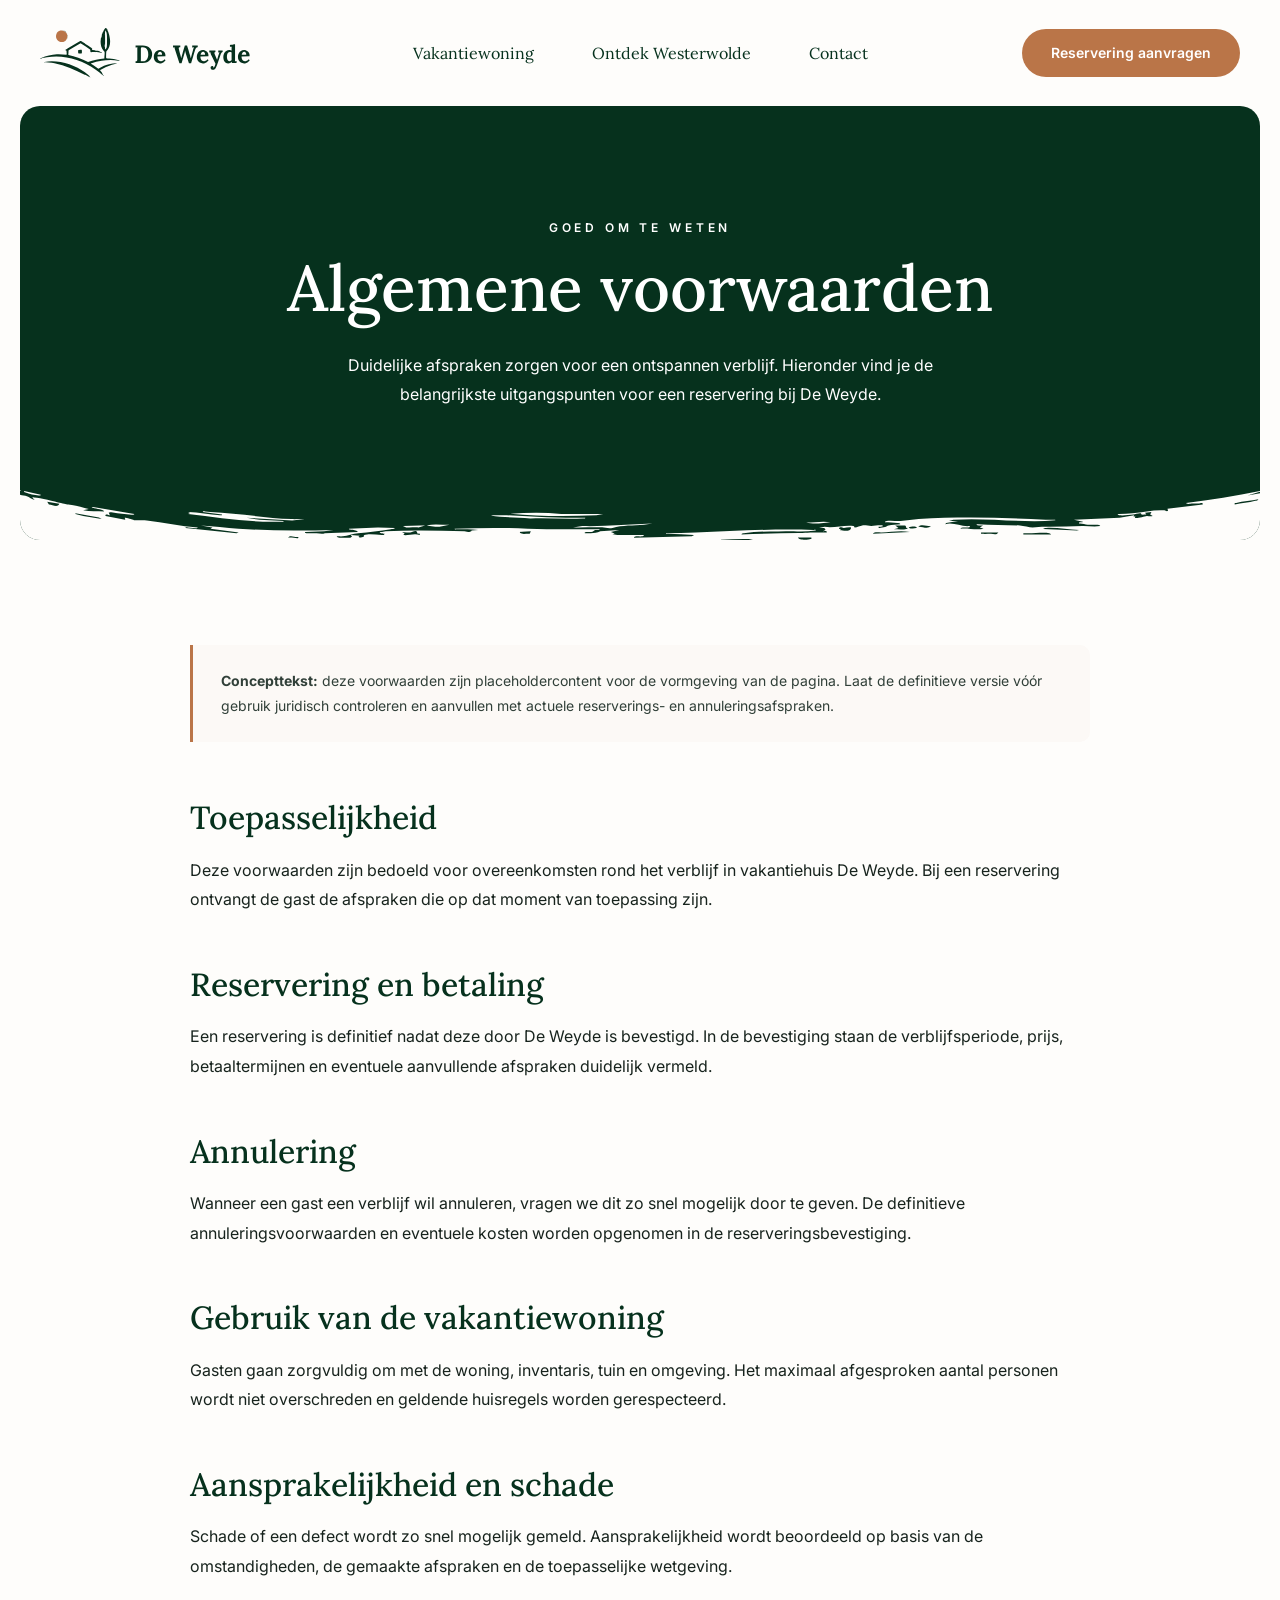
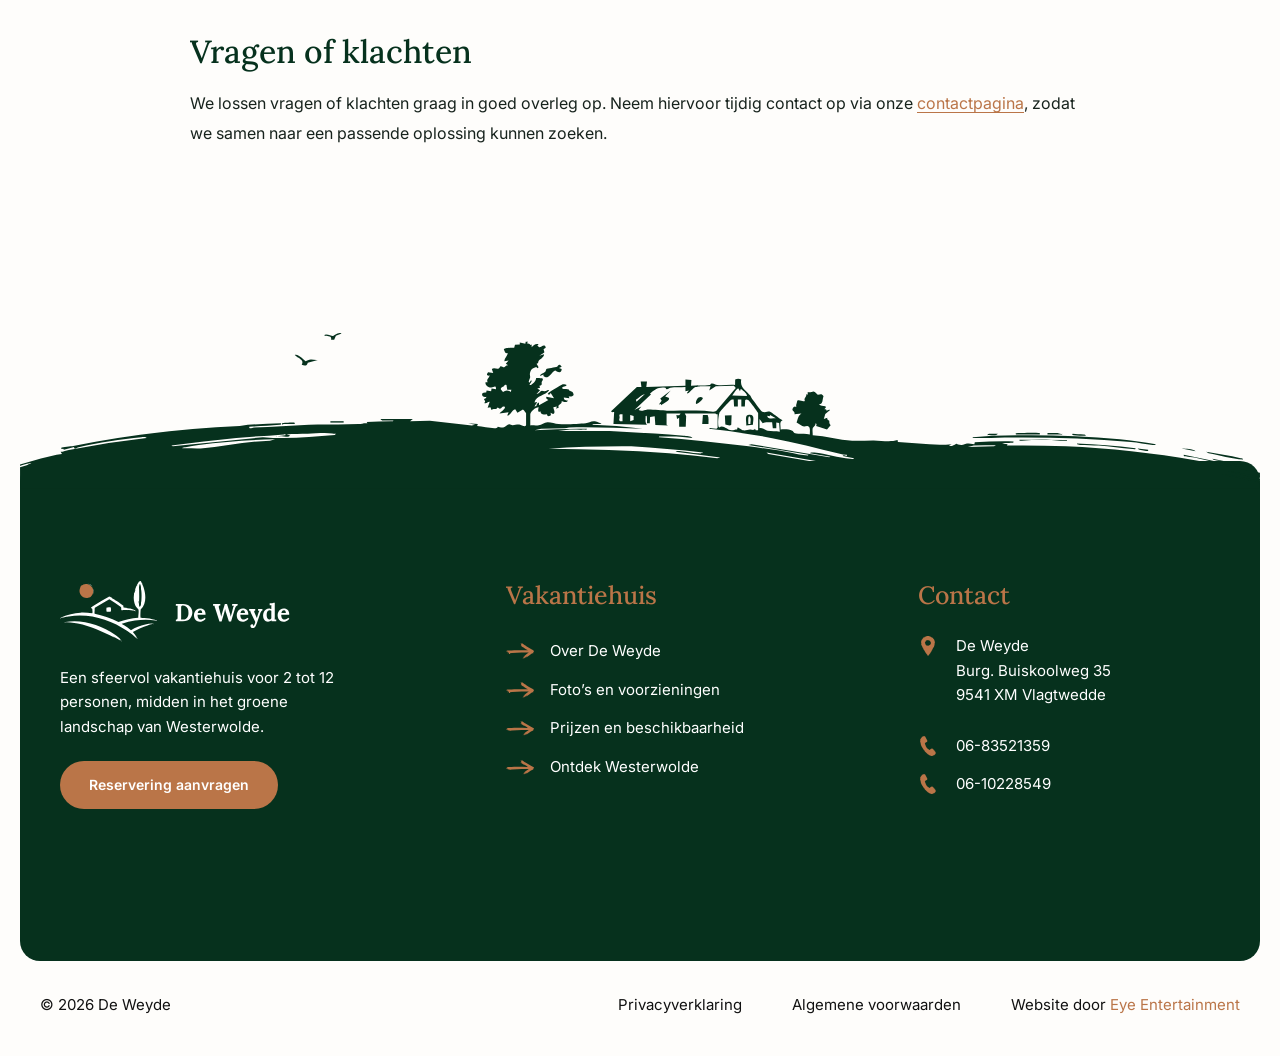
==== algemene-voorwaarden.html @ e9495778 "Aanpassingen en nieuwe pagina's" ====
<!doctype html>
<html lang="nl">
<head>
  <meta charset="utf-8">
  <meta name="viewport" content="width=device-width,initial-scale=1">
  <meta name="description" content="Lees de algemene voorwaarden van vakantiehuis De Weyde.">
  <title>Algemene voorwaarden — De Weyde</title>
  <link rel="preconnect" href="https://fonts.googleapis.com">
  <link rel="preconnect" href="https://fonts.gstatic.com" crossorigin>
  <link href="https://fonts.googleapis.com/css2?family=Inter:wght@400;500;600;700&amp;family=Lora:ital,wght@0,400;0,500;0,600;1,400;1,500&amp;display=swap" rel="stylesheet">
  <link rel="stylesheet" href="assets/css/tokens.css">
  <link rel="stylesheet" href="assets/css/base.css">
  <link rel="stylesheet" href="assets/css/layout.css">
  <link rel="stylesheet" href="assets/css/components/buttons.css">
  <link rel="stylesheet" href="assets/css/components/menu.css">
  <link rel="stylesheet" href="assets/css/components/footer.css">
  <link rel="stylesheet" href="assets/css/responsive.css">
  <link rel="stylesheet" href="assets/css/sections/contact.css">
  <link rel="stylesheet" href="assets/css/sections/legal.css">
  <link rel="stylesheet" href="assets/css/motion.css">
</head>
<body class="contact-page legal-page">
  <header class="site-header" id="top"><div class="header-inner"><a class="brand" href="index.html" aria-label="De Weyde home"><img src="assets/brand/logo-de-weyde-kleur.svg" alt="De Weyde"></a><nav class="desktop-nav" aria-label="Hoofdnavigatie"><a href="index.html#vakantiehuis">Vakantiewoning</a><a href="ontdek-westerwolde.html">Ontdek Westerwolde</a><a href="contact.html">Contact</a></nav><a class="button button-primary header-cta" href="reserveren.html">Reservering aanvragen</a><button class="menu-toggle" type="button" aria-label="Menu openen" aria-expanded="false" aria-controls="mobile-menu"><img src="assets/mobile/icon-menu-mobile.svg" alt=""></button></div></header>
  <div class="mobile-menu" id="mobile-menu" aria-hidden="true" role="dialog" aria-modal="true" aria-label="Mobiel menu"><button class="mobile-close" type="button" aria-label="Menu sluiten"><img src="assets/mobile/mobile-menu-close.svg" alt="" aria-hidden="true"></button><div class="mobile-menu__inner"><a class="mobile-menu-logo-link" href="index.html" aria-label="De Weyde home"><img class="mobile-menu-logo" src="assets/brand/logo-de-weyde-wit.svg" alt="De Weyde"></a><nav aria-label="Mobiele navigatie"><a href="index.html#vakantiehuis"><span>Vakantiewoning</span><img src="assets/icons/icon-arrow-right.svg" alt="" aria-hidden="true"></a><a href="ontdek-westerwolde.html"><span>Ontdek Westerwolde</span><img src="assets/icons/icon-arrow-right.svg" alt="" aria-hidden="true"></a><a href="contact.html"><span>Contact</span><img src="assets/icons/icon-arrow-right.svg" alt="" aria-hidden="true"></a></nav><a class="mobile-menu__cta" href="reserveren.html">Reservering aanvragen</a></div></div>
  <main>
    <section class="contact-intro section-shell section-tinted" aria-labelledby="terms-title"><div class="contact-intro__inner content-width"><p class="eyebrow">Goed om te weten</p><h1 id="terms-title">Algemene voorwaarden</h1><p>Duidelijke afspraken zorgen voor een ontspannen verblijf. Hieronder vind je de belangrijkste uitgangspunten voor een reservering bij De Weyde.</p></div><img class="hero-brush-mobile" src="assets/mobile/hero-brush-mobile.svg" alt="" aria-hidden="true"><picture class="contact-intro__brush" aria-hidden="true"><img src="assets/brushes/hero-overlay.svg" alt=""></picture></section>
    <article class="legal-content content-width">
      <p class="legal-notice"><strong>Concepttekst:</strong> deze voorwaarden zijn placeholdercontent voor de vormgeving van de pagina. Laat de definitieve versie vóór gebruik juridisch controleren en aanvullen met actuele reserverings- en annuleringsafspraken.</p>
      <section class="legal-section"><h2>Toepasselijkheid</h2><p>Deze voorwaarden zijn bedoeld voor overeenkomsten rond het verblijf in vakantiehuis De Weyde. Bij een reservering ontvangt de gast de afspraken die op dat moment van toepassing zijn.</p></section>
      <section class="legal-section"><h2>Reservering en betaling</h2><p>Een reservering is definitief nadat deze door De Weyde is bevestigd. In de bevestiging staan de verblijfsperiode, prijs, betaaltermijnen en eventuele aanvullende afspraken duidelijk vermeld.</p></section>
      <section class="legal-section"><h2>Annulering</h2><p>Wanneer een gast een verblijf wil annuleren, vragen we dit zo snel mogelijk door te geven. De definitieve annuleringsvoorwaarden en eventuele kosten worden opgenomen in de reserveringsbevestiging.</p></section>
      <section class="legal-section"><h2>Gebruik van de vakantiewoning</h2><p>Gasten gaan zorgvuldig om met de woning, inventaris, tuin en omgeving. Het maximaal afgesproken aantal personen wordt niet overschreden en geldende huisregels worden gerespecteerd.</p></section>
      <section class="legal-section"><h2>Aansprakelijkheid en schade</h2><p>Schade of een defect wordt zo snel mogelijk gemeld. Aansprakelijkheid wordt beoordeeld op basis van de omstandigheden, de gemaakte afspraken en de toepasselijke wetgeving.</p></section>
      <section class="legal-section"><h2>Vragen of klachten</h2><p>We lossen vragen of klachten graag in goed overleg op. Neem hiervoor tijdig contact op via onze <a href="contact.html">contactpagina</a>, zodat we samen naar een passende oplossing kunnen zoeken.</p></section>
    </article>
  </main>
  <footer><div class="footer-shell section-shell"><picture class="footer-illustration" aria-hidden="true"><source media="(max-width:760px)" srcset="assets/illustraties/illustratie-footer-mobile.svg"><img loading="lazy" decoding="async" src="assets/illustraties/illustratie-footer.svg" alt=""></picture><div class="footer-main content-width"><div class="footer-brand"><img src="assets/brand/logo-de-weyde-wit.svg" alt="De Weyde"><p>Een sfeervol vakantiehuis voor 2 tot 12 personen, midden in het groene landschap van Westerwolde.</p><a class="button button-primary" href="reserveren.html">Reservering aanvragen</a></div><div class="footer-links"><h2>Vakantiehuis</h2><a href="index.html#vakantiehuis"><img src="assets/icons/icon-arrow-right.svg" alt=""><span>Over De Weyde</span></a><a href="index.html#vakantiehuis"><img src="assets/icons/icon-arrow-right.svg" alt=""><span>Foto’s en voorzieningen</span></a><a href="prijzen.html"><img src="assets/icons/icon-arrow-right.svg" alt=""><span>Prijzen en beschikbaarheid</span></a><a href="ontdek-westerwolde.html"><img src="assets/icons/icon-arrow-right.svg" alt=""><span>Ontdek Westerwolde</span></a></div><div class="footer-contact"><h2>Contact</h2><div class="contact-row contact-address"><img src="assets/icons/icon-locatie.svg" alt=""><span>De Weyde<br>Burg. Buiskoolweg 35<br>9541 XM Vlagtwedde</span></div><div class="contact-row"><img src="assets/icons/icon-telefoon.svg" alt=""><a href="tel:+31683521359">06-83521359</a></div><div class="contact-row"><img src="assets/icons/icon-telefoon.svg" alt=""><a href="tel:+31610228549">06-10228549</a></div></div></div></div><div class="footer-bottom content-width"><span>© 2026 De Weyde</span><nav><a href="privacyverklaring.html">Privacyverklaring</a><a href="algemene-voorwaarden.html" aria-current="page">Algemene voorwaarden</a><a href="#">Website door <em>Eye Entertainment</em></a></nav></div></footer>
  <script src="assets/js/main.js"></script>
</body>
</html>
---- assets/css/tokens.css ----
:root {
  --color-green: #06311d;
  --color-accent: #ba7548;
  --color-black: #000;
  --color-page: #fefdfb;
  --color-tint: #fcf9f6;
  --color-white: #fff;
  --radius-section: 20px;
  --radius-image: 20px;
  --max-section: 1680px;
  --max-content: 1240px;
  --gutter-section: 20px;
  --gutter-content: 40px;
  --header-height: 106px;
  --transition-fast: .25s ease;
  --transition-slow: .35s ease-out;
  --shadow-header: 0 4px 20px rgba(0, 0, 0, .15);

  /* Mobile system */
  --mobile-header-padding: 20px;
  --mobile-content-padding: 30px;
  --mobile-space-s: 20px;
  --mobile-space-m: 30px;
  --mobile-space-l: 40px;
  --mobile-space-xl: 60px;
  --mobile-space-xxl: 80px;
  --mobile-eyebrow-size: 12px;
  --mobile-h1-size: 35px;
  --mobile-h1-line-height: 40px;
  --mobile-h2-size: 25px;
  --mobile-h3-size: 16px;
  --mobile-body-size: 14px;
  --mobile-body-line-height: 25px;
  --mobile-quote-size: 15px;
  --mobile-button-height: 45px;
  --mobile-button-size: 13px;
}
---- assets/css/base.css ----
* { box-sizing: border-box; }
html { scroll-behavior: smooth; }
html { scroll-behavior: smooth; }
body {
  margin: 0;
  background: var(--color-page);
  color: var(--color-green);
  font-family: Inter, Arial, sans-serif;
  font-size: 16px;
  line-height: 1.65;
  overflow-x: hidden;
}
img { display: block; max-width: 100%; }
a { color: inherit; text-decoration: none; }
button { font: inherit; }
h1, h2, h3 {
  margin: 0;
  font-family: Lora, Georgia, serif;
  font-weight: 500;
  line-height: 1.14;
}
h2 { font-size: clamp(38px, 4vw, 58px); }
p { margin: 0 0 1.4em; }
---- assets/css/layout.css ----
.content-width {
  width: min(calc(100% - 80px), var(--max-content));
  margin-inline: auto;
}
.section-shell {
  width: min(calc(100% - 40px), var(--max-section));
  margin-inline: auto;
  border-radius: var(--radius-section);
  overflow: hidden;
}
.section-tinted { background: var(--color-tint); }
.centered { text-align: center; }
.eyebrow {
  margin-bottom: 14px;
  color: var(--color-accent);
  font-size: 12px;
  font-weight: 600;
  letter-spacing: .32em;
  text-transform: uppercase;
}
.section-heading { margin-bottom: 50px; }
.section-heading h2 { font-size: 45px; }
.section-heading > p:last-child {
  margin-top: 16px;
  color: #111;
  line-height: 1.8;
}
---- assets/css/components/buttons.css ----
/* ======================================================
   BUTTONS
====================================================== */

.button {
  display: inline-flex;
  align-items: center;
  justify-content: center;
  min-height: 48px;
  padding: 0 28px;
  border: 1px solid transparent;
  border-radius: 999px;
  font-size: 14px;
  font-weight: 600;
  transition: transform var(--transition-fast), filter var(--transition-fast), background-color var(--transition-fast), color var(--transition-fast);
}
.button-primary {
  background: var(--color-accent);
  color: var(--color-white);
}
.button-primary:hover {
  transform: translateY(-2px);
  filter: brightness(.94);
}
.button-outline,
.button-outline-light {
  position: relative;
  overflow: hidden;
}
.button-outline {
  border-color: var(--color-accent);
  color: var(--color-accent);
}
.button-outline-light {
  border-color: rgba(255, 255, 255, .8);
  color: var(--color-white);
}
.button-outline::after,
.button-outline-light::after {
  content: "";
  width: 26px;
  height: 17px;
  margin-left: 0;
  flex: 0 0 0;
  opacity: 0;
  transform: translateX(8px) scale(.75);
  background-position: center;
  background-repeat: no-repeat;
  background-size: contain;
  transition: opacity .25s ease, transform .25s ease, margin-left .25s ease, flex-basis .25s ease;
}
.button-outline::after { background-image: url('../../icons/icon-arrow-right.svg'); }
.button-outline-light::after { background-image: url('../../icons/icon-arrow-right-wit.svg'); }
.button-outline:hover::after,
.button-outline-light:hover::after {
  flex-basis: 26px;
  margin-left: 14px;
  opacity: 1;
  transform: translateX(0) scale(.75);
}
.button-outline:hover { color: var(--color-accent); }
.button-outline-light:hover { color: var(--color-white); }
.small { min-height: 42px; font-size: 12px; }
---- assets/css/components/menu.css ----
/* ======================================================
   MENU
====================================================== */

.site-header {
  position: sticky;
  top: 0;
  z-index: 40;
  display: flex;
  align-items: center;
  height: var(--header-height);
  background: rgba(254, 253, 251, .9);
  backdrop-filter: blur(25px);
  transition: box-shadow var(--transition-fast);
}
.site-header.scrolled { box-shadow: var(--shadow-header); }
.header-inner {
  display: grid;
  grid-template-columns: 1fr auto 1fr;
  align-items: center;
  width: min(calc(100% - 80px), var(--max-content));
  margin: auto;
}
.brand img {
  width: 210px;
  transform-origin: center;
  transition: transform var(--transition-slow);
}
.brand:hover img { transform: scale(1.04); }
.desktop-nav {
  display: flex;
  align-items: center;
  gap: 58px;
  font-family: Lora, Georgia, serif;
}
.desktop-nav a {
  position: relative;
  padding: 12px 0;
}
.desktop-nav a::after {
  content: "";
  position: absolute;
  left: 50%;
  bottom: 2px;
  width: 110%;
  height: 8px;
  transform: translateX(-50%) scaleX(0);
  background: url('../../brushes/menu-underline-onhover.svg') center / 100% 100% no-repeat;
  transition: transform .2s ease;
}
.desktop-nav a:hover::after,
.desktop-nav a.is-active::after { transform: translateX(-50%) scaleX(1); }
.desktop-nav a.is-active::after { background-image: url('../../brushes/menu-underline-actief.svg'); }
.header-cta { justify-self: end; }
.menu-toggle {
  display: none;
  border: 0;
  background: none;
  padding: 8px;
  line-height: 0;
}
.menu-toggle img { width: 34px; height: 34px; object-fit: contain; }
.mobile-menu {
  position: fixed;
  inset: 0;
  z-index: 1100;
  display: grid;
  overflow: hidden;
  background: rgba(254, 253, 251, .86);
  -webkit-backdrop-filter: blur(18px);
  backdrop-filter: blur(18px);
  opacity: 0;
  visibility: hidden;
  pointer-events: none;
  clip-path: inset(0 0 100% 0);
  transition:
    clip-path .48s cubic-bezier(.22, 1, .36, 1),
    opacity .24s ease,
    visibility 0s linear .48s;
}
.mobile-menu::before {
  content: "";
  position: absolute;
  top: 40px;
  left: 0;
  z-index: 0;
  width: 100%;
  height: clamp(760px, calc(100svh - 80px), 900px);
  background: url('../../mobile/mobile-menu-background.svg') center / 100% 100% no-repeat;
  opacity: 1;
  filter: none;
  transform: translateY(-10px) scale(.985);
  transform-origin: top center;
  transition: transform .58s cubic-bezier(.22, 1, .36, 1);
  pointer-events: none;
}
.mobile-menu.open {
  opacity: 1;
  visibility: visible;
  pointer-events: auto;
  clip-path: inset(0 0 0 0);
  transition-delay: 0s;
}
.mobile-menu.open::before { transform: translateY(0) scale(1); }
.mobile-menu__inner {
  position: relative;
  z-index: 1;
  display: flex;
  flex-direction: column;
  width: min(100%, 560px);
  height: clamp(760px, calc(100svh - 80px), 900px);
  margin: 40px auto;
  padding: clamp(118px, 15vh, 145px) 60px clamp(72px, 8vh, 92px);
}
.mobile-close {
  position: absolute;
  top: 36px;
  right: 38px;
  z-index: 2;
  display: grid;
  place-items: center;
  width: 44px;
  height: 44px;
  padding: 0;
  border: 0;
  background: transparent;
  cursor: pointer;
}
.mobile-close img {
  display: block;
  width: auto;
  height: 24px;
  max-height: 24px;
}
.mobile-menu-logo {
  width: 265px;
  max-width: 72%;
  margin: 0 auto clamp(95px, 12vh, 130px);
}
.mobile-menu nav {
  display: grid;
  gap: clamp(42px, 7vh, 68px);
}
.mobile-menu nav a {
  display: flex;
  align-items: center;
  justify-content: space-between;
  color: var(--color-white);
  font-family: Lora, Georgia, serif;
  font-size: 31px;
  line-height: 1.2;
}
.mobile-menu nav img {
  width: 46px;
  height: auto;
  flex: 0 0 auto;
}
.mobile-menu__cta {
  display: inline-flex;
  align-items: center;
  justify-content: center;
  width: 100%;
  min-height: 90px;
  margin-top: auto;
  padding: 18px 28px;
  border-radius: 999px;
  background: var(--color-accent);
  color: var(--color-white);
  font-size: 24px;
  font-weight: 600;
  text-align: center;
}
.mobile-menu-logo,
.mobile-menu nav a,
.mobile-menu__cta {
  opacity: 0;
  transform: translateY(-9px);
  transition:
    opacity .3s ease,
    transform .46s cubic-bezier(.22, 1, .36, 1);
}
.mobile-menu.open .mobile-menu-logo { opacity: 1; transform: translateY(0); transition-delay: .10s; }
.mobile-menu.open nav a:nth-child(1) { opacity: 1; transform: translateY(0); transition-delay: .15s; }
.mobile-menu.open nav a:nth-child(2) { opacity: 1; transform: translateY(0); transition-delay: .20s; }
.mobile-menu.open nav a:nth-child(3) { opacity: 1; transform: translateY(0); transition-delay: .25s; }
.mobile-menu.open .mobile-menu__cta { opacity: 1; transform: translateY(0); transition-delay: .30s; }
.mobile-close {
  opacity: 0;
  transform: scale(.82) rotate(-8deg);
  transition:
    opacity .22s ease,
    transform .38s cubic-bezier(.22, 1, .36, 1);
}
.mobile-menu.open .mobile-close {
  opacity: 1;
  transform: scale(1) rotate(0);
  transition-delay: .12s;
}
body.menu-open { overflow: hidden; }
---- assets/css/components/footer.css ----
/* ======================================================
   FOOTER
====================================================== */

footer { padding-top: 48px; }
.footer-shell {
  position: relative;
  overflow: visible;
  margin-top: 120px;
  background: var(--color-green);
  color: var(--color-white);
}
.footer-illustration {
  position: absolute;
  right: 0;
  bottom: calc(100% - 28px);
  left: 0;
  display: block;
  width: 100%;
  height: auto;
  pointer-events: none;
}
.footer-main {
  display: grid;
  grid-template-columns: 1fr .9fr .9fr;
  gap: 110px;
  min-height: 500px;
  padding: 120px 0 75px;
  font-family: Inter, Arial, sans-serif;
  font-size: 15px;
  font-weight: 400;
  line-height: 1.65;
}
.footer-brand > img {
  width: 230px;
  margin-bottom: 24px;
  transform-origin: center;
  transition: transform var(--transition-slow);
}
.footer-brand:hover > img { transform: scale(1.04); }
.footer-brand p { max-width: 300px; font-size: 15px; }
.footer-main h2 {
  margin-bottom: 22px;
  color: var(--color-accent);
  font-size: 25px;
}
.footer-links {
  display: flex;
  flex-direction: column;
  align-items: flex-start;
}
.footer-links a {
  display: flex;
  align-items: center;
  gap: 16px;
  margin: 7px 0;
  font-size: 15px;
}
.footer-links a img {
  width: 28px;
  transition: transform var(--transition-fast);
}
.footer-links a:hover img { transform: translateX(5px); }
.footer-links a span,
.footer-contact .contact-row a,
.footer-bottom a { position: relative; display: inline-block; }
.footer-links a span::after,
.footer-contact .contact-row a::after,
.footer-bottom a::after {
  content: "";
  position: absolute;
  left: 0;
  bottom: -2px;
  width: 100%;
  height: 1px;
  background: currentColor;
  transform: scaleX(0);
  transform-origin: left center;
  transition: transform .25s ease-out;
}
.footer-links a:hover span::after,
.footer-contact .contact-row a:hover::after,
.footer-bottom a:hover::after { transform: scaleX(1); }
.footer-contact h2 { margin-bottom: 24px; }
.contact-row {
  display: grid;
  grid-template-columns: 22px minmax(0, 1fr);
  align-items: start;
  column-gap: 16px;
  margin-bottom: 13px;
  font-size: 15px;
  line-height: 1.65;
}
.contact-row img {
  width: 20px;
  height: 20px;
  margin-top: 2px;
  object-fit: contain;
}
.contact-address { margin-bottom: 26px; }
.footer-contact .small { margin-top: 25px; }
.footer-bottom {
  display: flex;
  justify-content: space-between;
  align-items: center;
  padding: 32px 0 38px;
  color: #111;
  font-family: Inter, Arial, sans-serif;
  font-size: 15px;
  line-height: 1.65;
}
.footer-bottom nav { display: flex; gap: 50px; }
.footer-bottom em { color: var(--color-accent); font-style: normal; }
---- assets/css/responsive.css ----
/* Header — kleinere desktops */
@media (min-width: 1051px) and (max-width: 1439px) {
  .hero {
    height: clamp(540px, 48vw, 620px);
    min-height: 540px;
  }
  .hero-content { padding-top: 104px; }
  .hero h1 { max-width: 640px; font-size: clamp(50px, 4.7vw, 64px); }
  .hero-intro { margin-top: 24px; }
  .hero-actions { margin-top: 30px; }
}


/* De Weyde — kleinere desktops */
@media (min-width: 1051px) and (max-width: 1399px) {
  .about {
    grid-template-columns: minmax(0, .92fr) minmax(430px, 1.08fr);
    gap: 56px;
    align-items: start;
  }
  .about-visual {
    width: min(100%, 520px);
    min-height: 0;
    justify-self: end;
    column-gap: 22px;
    row-gap: 26px;
  }
  .mask-1 { width: min(360px, 74%); }
  .mask-2 { width: min(205px, 82%); }
  .mask-3 { width: min(180px, 72%); }
}


/* Tablet en kleiner — globale omschakeling */
@media (max-width: 1050px) {
  .desktop-nav,
  .header-cta { display: none; }
  .menu-toggle { display: block; justify-self: end; }
  .header-inner { grid-template-columns: 1fr auto; }
  .content-width { width: min(calc(100% - 48px), var(--max-content)); }
  .about { grid-template-columns: 1fr; }
  .about-copy { max-width: 700px; }
  .about-visual { width: min(700px, 100%); margin: auto; }
  .footer-main { gap: 50px; }
  .facilities-grid { gap: 55px 45px; transform: none; }
}


/* Tablet — Header en De Weyde */
@media (min-width: 761px) and (max-width: 1050px) {
  .hero {
    height: clamp(460px, 52vw, 520px);
    min-height: 460px;
  }
  .hero-content { padding-top: 76px; }
  .hero h1 { max-width: 620px; font-size: clamp(48px, 6vw, 62px); }
  .hero-intro { margin-top: 22px; }
  .hero-actions { margin-top: 28px; }

  .about {
    grid-template-columns: minmax(0, 1.05fr) minmax(330px, .95fr);
    align-items: center;
    gap: 44px;
    padding: 100px 0 118px;
  }
  .about-copy { max-width: none; }
  .about-copy h2 { font-size: clamp(39px, 4.6vw, 48px); }
  .about-visual {
    width: 100%;
    min-height: 0;
    margin: 0;
    column-gap: 18px;
    row-gap: 24px;
  }
  .mask-1 { width: min(310px, 78%); }
  .mask-2 { width: min(175px, 86%); }
  .mask-3 { width: min(155px, 76%); }
}


/* Mobiel — Menu, Header, USP's, Foto's, Quotes, Huisdetails, De Weyde en Footer */
@media (max-width: 760px) {
  body { font-size: var(--mobile-body-size); line-height: var(--mobile-body-line-height); }
  .content-width { width: 100%; padding-inline: var(--mobile-content-padding); }
  .section-shell { width: 100%; border-radius: 0; }
  .eyebrow,
  .about-copy .eyebrow {
    margin: 0 0 10px;
    padding: 0;
    color: #BA7548;
    font-family: Inter, Arial, sans-serif;
    font-size: var(--mobile-eyebrow-size);
    font-weight: 400;
    line-height: 1;
    letter-spacing: .25em;
    text-transform: uppercase;
  }
  .section-heading,
  .facilities-heading { margin-bottom: 0; }
  .section-heading h2,
  .facilities-heading h2,
  .about-copy h2 {
    font-size: var(--mobile-h2-size);
    font-weight: 600;
    line-height: normal;
  }
  .section-heading > p:last-child,
  .about-copy p {
    font-size: var(--mobile-body-size);
    line-height: var(--mobile-body-line-height);
  }
  .button {
    min-height: var(--mobile-button-height);
    height: var(--mobile-button-height);
    padding-inline: var(--mobile-content-padding);
    font-size: var(--mobile-button-size);
  }

  .site-header {
    position: sticky;
    top: 0;
    right: auto;
    bottom: auto;
    left: auto;
    z-index: 1000;
    height: 90px;
    background: rgba(254, 253, 251, .9);
    -webkit-backdrop-filter: blur(25px);
    backdrop-filter: blur(25px);
    box-shadow: var(--shadow-header);
  }
  .header-inner { width: 100%; padding-inline: var(--mobile-header-padding); }
  .brand img { width: 190px; max-width: 68vw; }
  .menu-toggle { padding: 0; }
  .menu-toggle img { width: 42px; height: 42px; }
  .mobile-menu { overflow-y: auto; }
  .mobile-menu::before {
    height: clamp(720px, calc(100svh - 80px), 900px);
  }
  .mobile-menu__inner {
    width: 100%;
    height: clamp(720px, calc(100svh - 80px), 900px);
    margin: 40px auto;
    padding: clamp(112px, 14vh, 140px) var(--mobile-content-padding) 64px;
  }
  .mobile-close {
    top: 24px;
    right: var(--mobile-header-padding);
    width: 42px;
    height: 42px;
  }
  .mobile-close img {
    width: auto;
    height: 24px;
    max-height: 24px;
  }
  .mobile-menu-logo { width: 256px; max-width: 78%; margin-bottom: 52px; }
  .mobile-menu nav { width: calc(100% - 60px); margin-inline: auto; gap: 0; }
  .mobile-menu nav a { font-family: Lora, Georgia, serif; font-size: 16px; font-weight: 400; line-height: 55px; letter-spacing: 0; }
  .mobile-menu nav img { width: 24px; }
  .mobile-menu__cta { width: calc(100% - 60px); min-height: 45px; height: 45px; margin: 80px auto 0; padding: 0 24px; font-family: Inter, Arial, sans-serif; font-size: 13px; font-weight: 600; line-height: 1; }

  .hero.section-shell {
    display: grid;
    grid-template-rows: auto auto;
    height: auto;
    min-height: 0;
    margin-top: -90px;
    border-radius: 0 0 20px 20px;
    background: var(--color-tint);
    color: var(--color-green);
    overflow: hidden;
  }
  .hero-media {
    position: relative;
    inset: auto;
    grid-row: 1;
    height: 420px;
    overflow: hidden;
    background-position: 54% center;
    transform: none;
  }
  .hero-brush-mobile {
    position: absolute;
    bottom: -3px;
    left: -8px;
    z-index: 2;
    width: calc(100% + 16px);
    height: auto;
    max-width: none;
    display: block;
    pointer-events: none;
  }
  .hero:hover .hero-media { transform: none; }
  .hero-overlay { display: none; }
  .hero-content {
    grid-row: 2;
    width: 100%;
    padding: 70px var(--mobile-content-padding) var(--mobile-space-xl);
    color: var(--color-green);
    background: var(--color-tint);
  }
  .hero .eyebrow { color: var(--color-accent); }
  .hero h1 {
    max-width: 100%;
    color: var(--color-green);
    font-size: var(--mobile-h1-size);
    font-weight: 700;
    line-height: var(--mobile-h1-line-height);
  }
  .hero-intro {
    max-width: none;
    margin-top: 24px;
    color: #132e23;
    font-size: var(--mobile-body-size);
    line-height: var(--mobile-body-line-height);
  }
  .hero-actions {
    flex-direction: column;
    align-items: stretch;
    gap: var(--mobile-space-s);
    width: 100%;
    margin-top: var(--mobile-space-l);
  }
  .hero-actions .button { width: 100%; min-height: var(--mobile-button-height); font-size: var(--mobile-button-size); }
  .hero-actions .button-outline-light { border-color: #111; color: #111; }
  .hero-actions .button-outline-light::after { background-image: url('../icons/icon-arrow-right.svg'); }
  .hero-brush { display: none; }

  .usp-section {
    grid-template-columns: repeat(2, minmax(0, 1fr));
    gap: 42px 20px;
    padding-block: var(--mobile-space-xl);
  }
  .usp-item img { width: 34px; height: 34px; margin-bottom: 12px; }
  .usp-item strong { font-size: 30px; }
  .usp-item span { font-size: 14px; }
  .environment-usps .usp-item img { width: 42px; height: 42px; margin-bottom: 14px; }
  .environment-usps .usp-item strong { font-size: 21px; line-height: 1.2; }

  .discover {
    padding: var(--mobile-space-xl) 0;
    border-radius: 20px;
    overflow: hidden;
  }
  .discover .section-heading { width: 100%; padding-inline: var(--mobile-content-padding); }
  .discover .section-heading > p:last-child { margin-top: 20px; color: #111; }
  .section-heading > p:last-child { color: #111; }
  .section-heading > p:last-child br { display: none; }
  .gallery {
    display: grid;
    grid-auto-flow: column;
    grid-auto-columns: calc(100vw - 70px);
    grid-template-columns: none;
    grid-template-rows: none;
    width: 100%;
    margin-top: var(--mobile-space-m);
    padding: 0 20px 10px;
    scroll-padding-left: 20px;
    gap: 20px;
    overflow-x: auto;
    overscroll-behavior-inline: contain;
    scroll-snap-type: x mandatory;
    scrollbar-width: none;
    aspect-ratio: auto;
  }
  .gallery::-webkit-scrollbar { display: none; }
  .gallery-card,
  .gallery-main,
  .gallery-living,
  .gallery-hammock,
  .gallery-terrace,
  .gallery-bedroom,
  .gallery-more {
    grid-column: auto;
    grid-row: auto;
    width: auto;
    height: auto;
    aspect-ratio: 1 / 1;
    scroll-snap-align: start;
  }
  /* Op mobiel is de laatste kaart een gewone fotoslide: geen “Bekijk alle foto’s”-overlay. */
  .gallery-more::after,
  .gallery-more span { display: none; }
  .gallery-more { cursor: default; }
  .gallery-cta { display: block; margin-top: var(--mobile-space-l); padding-inline: var(--mobile-content-padding); }
  .gallery-cta .button { min-width: 0; }

  .testimonial {
    width: 100%;
    padding: var(--mobile-space-xxl) 0;
    overflow: hidden;
  }
  .testimonial-shape {
    display: flex;
    align-items: center;
    justify-content: center;
    width: 586px;
    max-width: none;
    height: 586px;
    min-height: 0;
    margin-left: 50%;
    transform: translateX(-50%);
    background-size: 586px 586px;
    aspect-ratio: auto;
  }
  .testimonial-content {
    display: grid;
    place-items: center;
    width: 320px;
    height: 390px;
    min-height: 390px;
    padding: 0 12px;
    transform: translateY(-8px);
  }
  .testimonial-slide {
    grid-area: 1 / 1;
    width: 100%;
    max-height: 100%;
  }
  .quote-icon { width: 46px; margin: 0 0 var(--mobile-space-m); }
  .testimonial h2 { font-size: var(--mobile-h2-size); font-weight: 600; line-height: normal; letter-spacing: 0; }
  .quote-line { width: 80px; margin: var(--mobile-space-m) auto; }
  .testimonial blockquote {
    max-width: 285px;
    margin: 0 0 var(--mobile-space-l);
    font-size: var(--mobile-quote-size);
    line-height: var(--mobile-body-line-height);
  }
  .testimonial cite { margin: 0; font-size: var(--mobile-eyebrow-size); font-weight: 400; letter-spacing: .25em; }

  .facilities {
    padding: var(--mobile-space-xl) 0;
    border-radius: 20px;
    overflow: hidden;
  }
  .facilities-heading { width: 100%; padding-inline: var(--mobile-content-padding); }
  .facilities-heading img { width: min(270px, 100%); margin: 0 auto var(--mobile-space-xl); }
  .facilities-heading h2 br { display: none; }
  .facilities-grid {
    display: block;
    width: 100%;
    margin: var(--mobile-space-l) 0 0;
    padding-inline: var(--mobile-content-padding);
    transform: none;
  }
  .facility { margin: 0; padding: 0; border-bottom: 1px solid rgba(6, 49, 29, .12); background: transparent; }
  .facility button {
    display: flex;
    align-items: center;
    justify-content: space-between;
    padding: 20px 0;
    cursor: pointer;
  }
  .facility button span {
    display: grid;
    grid-template-columns: 44px minmax(0, 1fr);
    align-items: center;
    column-gap: 18px;
    min-width: 0;
  }
  .facility button h3 {
    font-family: Lora, Georgia, serif;
    font-size: var(--mobile-h3-size);
    font-weight: 600;
    line-height: normal;
    letter-spacing: 0;
  }
  .facility button span > img {
    justify-self: center;
    width: auto;
    max-width: 44px;
    height: 27px;
    margin: 0;
    object-fit: contain;
  }
  .facilities-grid .facility button > img.facility-arrow {
    display: block;
    width: auto;
    height: 21px;
    max-height: 21px;
    margin: 0;
    object-fit: contain;
    flex-shrink: 0;
  }
  .facility ul {
    display: none;
    margin: 0;
    padding: 0 0 24px 0;
    gap: 0;
    font-size: var(--mobile-body-size);
    line-height: 35px;
  }
  .facility.is-open ul { display: grid; }
  .facility li { padding-left: 30px; }
  .facility li::before { top: 9px; }
  .facilities > .centered { margin-top: var(--mobile-space-l); padding-inline: var(--mobile-content-padding); }
  .facilities > .centered .button { width: auto; }

  .about {
    display: flex;
    flex-direction: column;
    gap: 0;
    width: 100%;
    min-height: 0;
    padding: var(--mobile-space-xl) var(--mobile-content-padding);
  }
  .about-visual {
    order: -1;
    width: 100%;
    height: auto;
    min-height: 0;
    margin: 0 0 40px;
    column-gap: 14px;
    row-gap: 22px;
    overflow: visible;
  }
  .masked-photo { overflow: visible; }
  .masked-photo__image { object-fit: cover; }
  .mask-1 { width: clamp(250px, 72vw, 290px); }
  .mask-2 { width: min(172px, 94%); }
  .mask-3 { width: min(150px, 84%); }
  .about-copy { max-width: none; }
  .about-copy h2 { margin-bottom: var(--mobile-space-m); }
  .about-copy h3 { margin: var(--mobile-space-m) 0 12px; font-size: var(--mobile-h3-size); }
  .about-copy p { margin-bottom: 20px; }
  .about-copy .button { min-width: 0; margin-top: 20px; }

  footer { padding-top: 0; overflow: hidden; }
  .footer-shell {
    width: 100%;
    margin-top: 0;
    border-radius: 0;
    overflow: visible;
    background: transparent;
  }
  .footer-illustration {
    position: relative;
    inset: auto auto auto 50%;
    width: calc(100vw + 4px);
    max-width: none;
    height: auto;
    margin: 0;
    line-height: 0;
    transform: translate(-50%, 1px);
  }
  .footer-illustration img {
    display: block;
    width: calc(100vw + 4px);
    min-width: calc(100vw + 4px);
    max-width: none;
    height: auto;
  }
  .footer-main {
    grid-template-columns: 1fr;
    gap: 55px;
    min-height: 0;
    margin-top: -1px;
    padding: var(--mobile-space-xl) var(--mobile-content-padding);
    border-radius: 0 0 20px 20px;
    background: var(--color-green);
    overflow: hidden;
  }
  .footer-brand > img { width: 230px; }
  .footer-contact .contact-row a {
    justify-self: start;
    width: fit-content;
    max-width: 100%;
  }
  .footer-bottom a { width: fit-content; justify-self: center; }
  .footer-bottom {
    display: block;
    padding: 60px var(--mobile-content-padding);
    text-align: center;
  }
  .footer-bottom nav { display: grid; gap: 8px; margin-top: 20px; }
}


/* Kleine mobiele schermen */
@media (max-width: 420px) {
  .brand img { width: 178px; }
  .hero-media { height: 390px; }
  .about-visual { row-gap: 20px; margin-bottom: 36px; }
  .mask-1 { width: 250px; }
  .mask-2 { width: min(158px, 94%); }
  .mask-3 { width: min(140px, 84%); }
}
---- assets/css/sections/contact.css ----
/* ======================================================
   CONTACT
====================================================== */

.contact-page { background: #FEFDFB; }
.contact-intro { position: relative; margin-top: 0; background: var(--color-green); color: var(--color-white); }
.contact-intro__inner { position: relative; z-index: 1; padding: 112px 0 132px; text-align: center; }
.contact-intro .eyebrow,
.contact-intro h1 { color: var(--color-white); }
.contact-intro h1 { font-size: clamp(48px, 5vw, 68px); }
.contact-intro__inner > p:last-child { max-width: 650px; margin: 26px auto 0; color: var(--color-white); line-height: 1.8; }
.contact-intro > .hero-brush-mobile { display: none; }
.contact-intro__brush { position: absolute; right: -10px; bottom: -1px; left: -10px; z-index: 2; display: block; pointer-events: none; }
.contact-intro__brush img { width: 100%; max-width: none; height: auto; }

.contact-section { display: grid; grid-template-columns: .88fr 1.12fr; gap: 110px; padding: 120px 0 150px; background: #FEFDFB; }
.contact-section h2 { font-size: 42px; }
.contact-details { padding-top: 52px; }
.contact-details__list { display: grid; gap: 30px; margin-top: 48px; }
.contact-detail { display: grid; grid-template-columns: 38px minmax(0,1fr); gap: 20px; align-items: start; }
.contact-detail > img { width: 30px; height: 30px; margin-top: 2px; object-fit: contain; }
.contact-detail strong { display: block; margin-bottom: 5px; font: 600 17px Lora,Georgia,serif; }
.contact-detail address { color: #111; font-style: normal; line-height: 1.7; }
.contact-detail p { max-width: 320px; margin: 7px 0 0; color: #68736d; font-size: 14px; line-height: 1.65; }
.contact-detail a { position: relative; display: inline-block; color: #111; }
.contact-detail a::after { content:""; position:absolute; right:0; bottom:-1px; left:0; height:1px; background:var(--color-accent); transform:scaleX(0); transform-origin:left; transition:transform .25s ease; }
.contact-detail a:hover::after { transform: scaleX(1); }

.contact-form-wrap { padding: 52px 58px 58px; border-radius: var(--radius-section); background: var(--color-tint); }
.contact-form-wrap h2 { max-width: 520px; }
.contact-form { display: grid; gap: 23px; margin-top: 42px; }
.contact-form__row { display: grid; gap: 8px; }
.contact-form label { color: var(--color-green); font-size: 14px; font-weight: 600; }
.contact-form label span { margin-left: 3px; color: var(--color-accent); }
.contact-form input,
.contact-form select,
.contact-form textarea { width: 100%; border: 1px solid rgba(6,49,29,.2); border-radius: 8px; outline: 0; background: var(--color-white); color: #111; font: inherit; transition: border-color .2s ease, box-shadow .2s ease; }
.contact-form input,
.contact-form select { height: 52px; padding: 0 16px; }
.contact-form select { padding: 0 52px 0 20px; -webkit-appearance: none; appearance: none; background-image: url('../../icons/arrow-down.svg'); background-repeat: no-repeat; background-position: right 20px center; background-size: 16px auto; cursor: pointer; }
.contact-form textarea { min-height: 150px; padding: 14px 16px; resize: vertical; }
.contact-form input:focus,
.contact-form select:focus,
.contact-form textarea:focus { border-color: var(--color-accent); box-shadow: 0 0 0 3px rgba(186,117,72,.12); }
.contact-form .button { justify-self: start; margin-top: 5px; }

@media(max-width:980px){
  .contact-section { grid-template-columns: 1fr; gap: 70px; }
  .contact-details { max-width: 620px; padding-top: 0; }
}

@media(max-width:760px){
  .contact-intro { margin-top: -90px; }
  .contact-intro__inner { width: calc(100% - 60px); padding: 160px 0 88px; }
  .contact-intro > .hero-brush-mobile { position:absolute; bottom:-3px; left:-8px; z-index:2; display:block; width:calc(100% + 16px); max-width:none; height:auto; pointer-events:none; }
  .contact-intro__brush { display:none; }
  .contact-intro h1 { font-size: var(--mobile-h1-size); line-height: var(--mobile-h1-line-height); }
  .contact-intro__inner > p:last-child { margin-top: 20px; font-size: var(--mobile-body-size); line-height: var(--mobile-body-line-height); }
  .contact-section { width: calc(100% - 60px); gap: 55px; padding: 75px 0 100px; }
  .contact-section h2 { font-size: 30px; }
  .contact-details__list { gap: 25px; margin-top: 38px; }
  .contact-detail { grid-template-columns: 31px minmax(0,1fr); gap: 16px; }
  .contact-detail > img { width: 25px; height: 25px; }
  .contact-form-wrap { margin-inline: -10px; padding: 38px 25px 42px; }
  .contact-form { gap: 20px; margin-top: 32px; }
  .contact-form .button { width: 100%; }
}
---- assets/css/sections/legal.css ----
/* ======================================================
   JURIDISCHE CONTENTPAGINA'S
====================================================== */

.legal-content { max-width: 900px; padding: 105px 0 145px; }
.legal-notice { margin-bottom: 58px; padding: 24px 28px; border-left: 3px solid var(--color-accent); border-radius: 0 10px 10px 0; background: var(--color-tint); color: #314039; font-size: 14px; line-height: 1.75; }
.legal-section + .legal-section { margin-top: 52px; }
.legal-section h2 { margin-bottom: 19px; font-size: 32px; }
.legal-section p { color: #17231d; line-height: 1.85; }
.legal-section p:last-child { margin-bottom: 0; }
.legal-section a { color: var(--color-accent); text-decoration: underline; text-underline-offset: 3px; }

@media(max-width:760px){
  .legal-content { width: calc(100% - 60px); padding: 75px 0 105px; }
  .legal-notice { margin-bottom: 45px; padding: 20px 22px; }
  .legal-section + .legal-section { margin-top: 42px; }
  .legal-section h2 { margin-bottom: 15px; font-size: var(--mobile-h2-size); }
  .legal-section p { font-size: var(--mobile-body-size); line-height: var(--mobile-body-line-height); }
}
---- assets/css/motion.css ----
@media (prefers-reduced-motion: reduce) {
  html { scroll-behavior: auto; }
  *, *::before, *::after {
    scroll-behavior: auto !important;
    transition-duration: .01ms !important;
    animation-duration: .01ms !important;
    animation-iteration-count: 1 !important;
  }
  .brand:hover img,
  .footer-brand:hover > img,
  .hero:hover .hero-media,
  .masked-photo:hover .masked-photo__image,
  .guide-note__secondary:hover image { transform: none !important; }
}
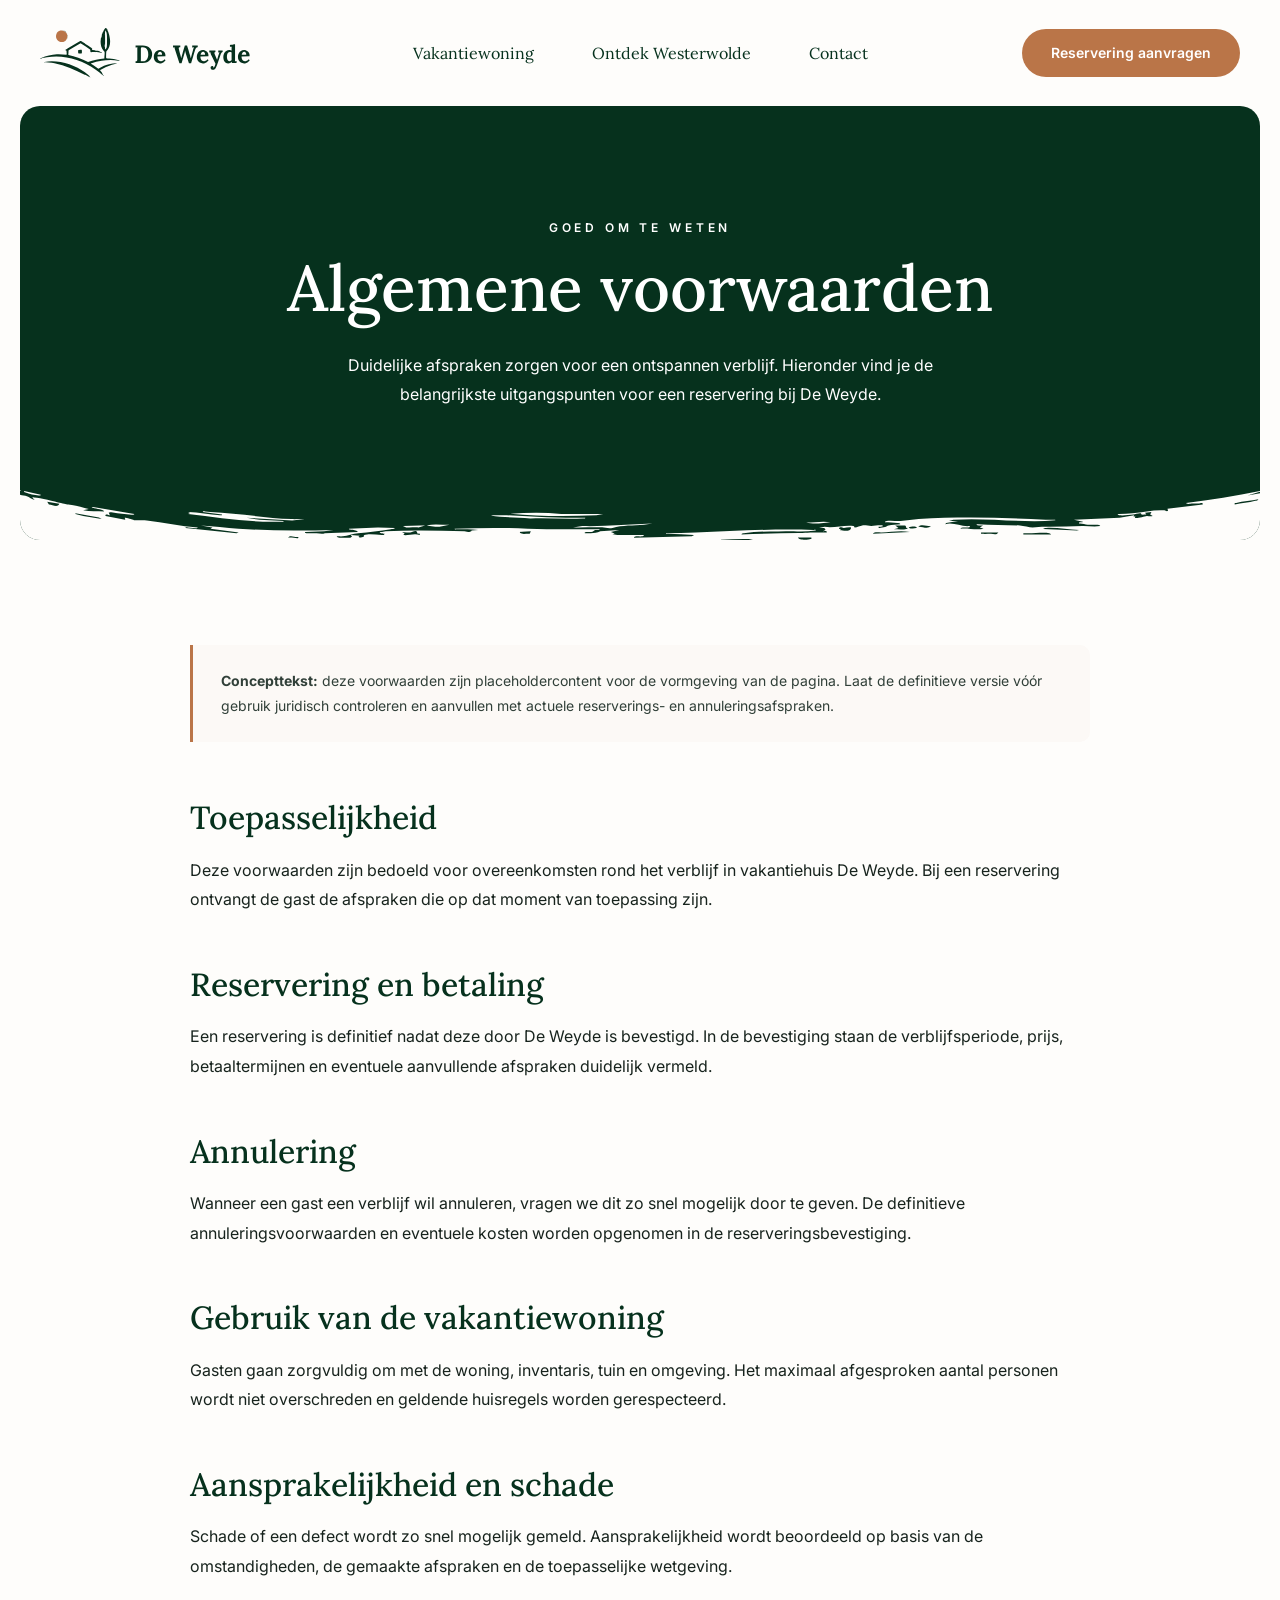
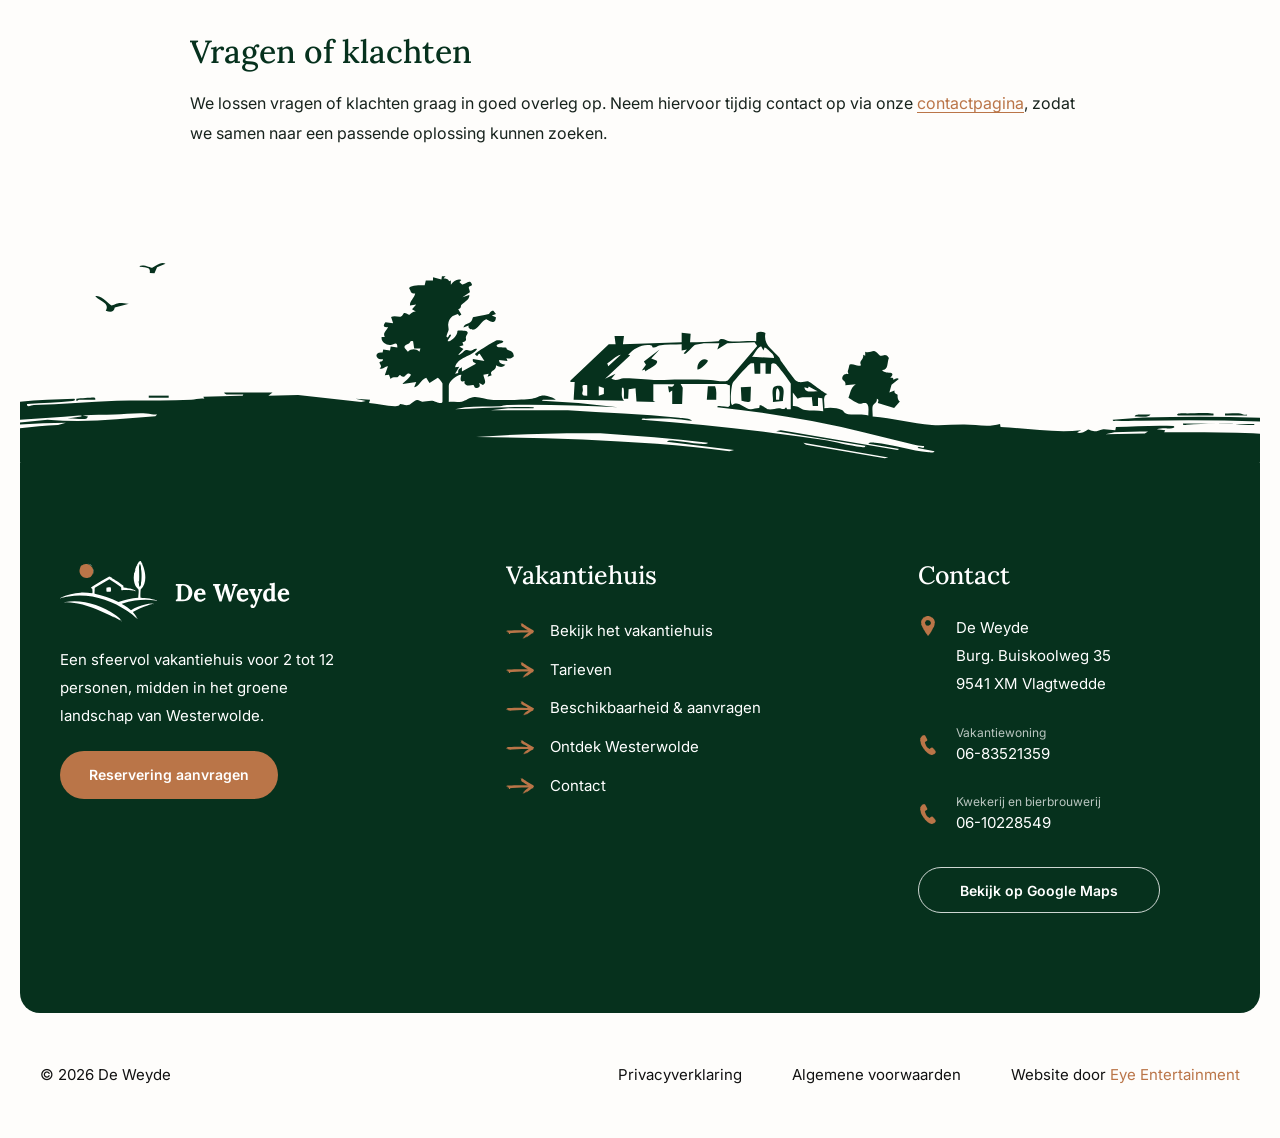
==== commit 001355db: "Kleine optimalisaties" ====
--- a/algemene-voorwaarden.html
+++ b/algemene-voorwaarden.html
@@ -20,8 +20,8 @@
   <link rel="stylesheet" href="assets/css/motion.css">
 </head>
 <body class="contact-page legal-page">
-  <header class="site-header" id="top"><div class="header-inner"><a class="brand" href="index.html" aria-label="De Weyde home"><img src="assets/brand/logo-de-weyde-kleur.svg" alt="De Weyde"></a><nav class="desktop-nav" aria-label="Hoofdnavigatie"><a href="index.html#vakantiehuis">Vakantiewoning</a><a href="ontdek-westerwolde.html">Ontdek Westerwolde</a><a href="contact.html">Contact</a></nav><a class="button button-primary header-cta" href="reserveren.html">Reservering aanvragen</a><button class="menu-toggle" type="button" aria-label="Menu openen" aria-expanded="false" aria-controls="mobile-menu"><img src="assets/mobile/icon-menu-mobile.svg" alt=""></button></div></header>
-  <div class="mobile-menu" id="mobile-menu" aria-hidden="true" role="dialog" aria-modal="true" aria-label="Mobiel menu"><button class="mobile-close" type="button" aria-label="Menu sluiten"><img src="assets/mobile/mobile-menu-close.svg" alt="" aria-hidden="true"></button><div class="mobile-menu__inner"><a class="mobile-menu-logo-link" href="index.html" aria-label="De Weyde home"><img class="mobile-menu-logo" src="assets/brand/logo-de-weyde-wit.svg" alt="De Weyde"></a><nav aria-label="Mobiele navigatie"><a href="index.html#vakantiehuis"><span>Vakantiewoning</span><img src="assets/icons/icon-arrow-right.svg" alt="" aria-hidden="true"></a><a href="ontdek-westerwolde.html"><span>Ontdek Westerwolde</span><img src="assets/icons/icon-arrow-right.svg" alt="" aria-hidden="true"></a><a href="contact.html"><span>Contact</span><img src="assets/icons/icon-arrow-right.svg" alt="" aria-hidden="true"></a></nav><a class="mobile-menu__cta" href="reserveren.html">Reservering aanvragen</a></div></div>
+  <header class="site-header" id="top"><div class="header-inner"><a class="brand" href="index.html" aria-label="De Weyde home"><img src="assets/brand/logo-de-weyde-kleur.svg" alt="De Weyde"></a><nav class="desktop-nav" aria-label="Hoofdnavigatie"><a href="index.html">Vakantiewoning</a><a href="ontdek-westerwolde.html">Ontdek Westerwolde</a><a href="contact.html">Contact</a></nav><a class="button button-primary header-cta" href="reserveren.html">Reservering aanvragen</a><button class="menu-toggle" type="button" aria-label="Menu openen" aria-expanded="false" aria-controls="mobile-menu"><img src="assets/mobile/icon-menu-mobile.svg" alt=""></button></div></header>
+  <div class="mobile-menu" id="mobile-menu" aria-hidden="true" role="dialog" aria-modal="true" aria-label="Mobiel menu"><button class="mobile-close" type="button" aria-label="Menu sluiten"><img src="assets/mobile/mobile-menu-close.svg" alt="" aria-hidden="true"></button><div class="mobile-menu__inner"><a class="mobile-menu-logo-link" href="index.html" aria-label="De Weyde home"><img class="mobile-menu-logo" src="assets/brand/logo-de-weyde-wit.svg" alt="De Weyde"></a><nav aria-label="Mobiele navigatie"><a href="index.html"><span>Vakantiewoning</span><img src="assets/icons/icon-arrow-right.svg" alt="" aria-hidden="true"></a><a href="ontdek-westerwolde.html"><span>Ontdek Westerwolde</span><img src="assets/icons/icon-arrow-right.svg" alt="" aria-hidden="true"></a><a href="contact.html"><span>Contact</span><img src="assets/icons/icon-arrow-right.svg" alt="" aria-hidden="true"></a></nav><a class="mobile-menu__cta" href="reserveren.html">Reservering aanvragen</a></div></div>
   <main>
     <section class="contact-intro section-shell section-tinted" aria-labelledby="terms-title"><div class="contact-intro__inner content-width"><p class="eyebrow">Goed om te weten</p><h1 id="terms-title">Algemene voorwaarden</h1><p>Duidelijke afspraken zorgen voor een ontspannen verblijf. Hieronder vind je de belangrijkste uitgangspunten voor een reservering bij De Weyde.</p></div><img class="hero-brush-mobile" src="assets/mobile/hero-brush-mobile.svg" alt="" aria-hidden="true"><picture class="contact-intro__brush" aria-hidden="true"><img src="assets/brushes/hero-overlay.svg" alt=""></picture></section>
     <article class="legal-content content-width">
@@ -34,7 +34,7 @@
       <section class="legal-section"><h2>Vragen of klachten</h2><p>We lossen vragen of klachten graag in goed overleg op. Neem hiervoor tijdig contact op via onze <a href="contact.html">contactpagina</a>, zodat we samen naar een passende oplossing kunnen zoeken.</p></section>
     </article>
   </main>
-  <footer><div class="footer-shell section-shell"><picture class="footer-illustration" aria-hidden="true"><source media="(max-width:760px)" srcset="assets/illustraties/illustratie-footer-mobile.svg"><img loading="lazy" decoding="async" src="assets/illustraties/illustratie-footer.svg" alt=""></picture><div class="footer-main content-width"><div class="footer-brand"><img src="assets/brand/logo-de-weyde-wit.svg" alt="De Weyde"><p>Een sfeervol vakantiehuis voor 2 tot 12 personen, midden in het groene landschap van Westerwolde.</p><a class="button button-primary" href="reserveren.html">Reservering aanvragen</a></div><div class="footer-links"><h2>Vakantiehuis</h2><a href="index.html#vakantiehuis"><img src="assets/icons/icon-arrow-right.svg" alt=""><span>Over De Weyde</span></a><a href="index.html#vakantiehuis"><img src="assets/icons/icon-arrow-right.svg" alt=""><span>Foto’s en voorzieningen</span></a><a href="prijzen.html"><img src="assets/icons/icon-arrow-right.svg" alt=""><span>Prijzen en beschikbaarheid</span></a><a href="ontdek-westerwolde.html"><img src="assets/icons/icon-arrow-right.svg" alt=""><span>Ontdek Westerwolde</span></a></div><div class="footer-contact"><h2>Contact</h2><div class="contact-row contact-address"><img src="assets/icons/icon-locatie.svg" alt=""><span>De Weyde<br>Burg. Buiskoolweg 35<br>9541 XM Vlagtwedde</span></div><div class="contact-row"><img src="assets/icons/icon-telefoon.svg" alt=""><a href="tel:+31683521359">06-83521359</a></div><div class="contact-row"><img src="assets/icons/icon-telefoon.svg" alt=""><a href="tel:+31610228549">06-10228549</a></div></div></div></div><div class="footer-bottom content-width"><span>© 2026 De Weyde</span><nav><a href="privacyverklaring.html">Privacyverklaring</a><a href="algemene-voorwaarden.html" aria-current="page">Algemene voorwaarden</a><a href="#">Website door <em>Eye Entertainment</em></a></nav></div></footer>
+  <footer><div class="footer-shell section-shell"><picture class="footer-illustration" aria-hidden="true"><source media="(max-width:760px)" srcset="assets/illustraties/illustratie-footer-mobile.svg"><img loading="lazy" decoding="async" src="assets/illustraties/illustratie-footer.svg" alt=""></picture><div class="footer-main content-width"><div class="footer-brand"><img src="assets/brand/logo-de-weyde-wit.svg" alt="De Weyde"><p>Een sfeervol vakantiehuis voor 2 tot 12 personen, midden in het groene landschap van Westerwolde.</p><a class="button button-primary" href="reserveren.html">Reservering aanvragen</a></div><div class="footer-links"><h2>Vakantiehuis</h2><a href="index.html"><img src="assets/icons/icon-arrow-right.svg" alt=""><span>Bekijk het vakantiehuis</span></a><a href="prijzen.html"><img src="assets/icons/icon-arrow-right.svg" alt=""><span>Tarieven</span></a><a href="reserveren.html"><img src="assets/icons/icon-arrow-right.svg" alt=""><span>Beschikbaarheid &amp; aanvragen</span></a><a href="ontdek-westerwolde.html"><img src="assets/icons/icon-arrow-right.svg" alt=""><span>Ontdek Westerwolde</span></a><a href="contact.html"><img src="assets/icons/icon-arrow-right.svg" alt=""><span>Contact</span></a></div><div class="footer-contact"><h2>Contact</h2><div class="contact-row contact-address"><img src="assets/icons/icon-locatie.svg" alt=""><span>De Weyde<br>Burg. Buiskoolweg 35<br>9541 XM Vlagtwedde</span></div><div class="contact-row contact-phone"><img src="assets/icons/icon-telefoon.svg" alt=""><div><span>Vakantiewoning</span><a href="tel:+31683521359">06-83521359</a></div></div><div class="contact-row contact-phone"><img src="assets/icons/icon-telefoon.svg" alt=""><div><span>Kwekerij en bierbrouwerij</span><a href="tel:+31610228549">06-10228549</a></div></div><a class="button button-outline-light small" href="https://www.google.com/maps/search/?api=1&amp;query=Burgemeester+Buiskoolweg+35%2C+9541+XM+Vlagtwedde" target="_blank" rel="noopener noreferrer">Bekijk op Google Maps</a></div></div></div><div class="footer-bottom content-width"><span>© 2026 De Weyde</span><nav><a href="privacyverklaring.html">Privacyverklaring</a><a href="algemene-voorwaarden.html" aria-current="page">Algemene voorwaarden</a><a href="#">Website door <em>Eye Entertainment</em></a></nav></div></footer>
   <script src="assets/js/main.js"></script>
 </body>
 </html>
--- a/assets/css/components/footer.css
+++ b/assets/css/components/footer.css
@@ -7,25 +7,37 @@
   position: relative;
   overflow: visible;
   margin-top: 120px;
+  border-radius: 2px 2px var(--radius-section) var(--radius-section);
   background: var(--color-green);
   color: var(--color-white);
 }
 .footer-illustration {
   position: absolute;
   right: 0;
-  bottom: calc(100% - 28px);
+  bottom: calc(100% - 1px);
   left: 0;
   display: block;
   width: 100%;
   height: auto;
   pointer-events: none;
 }
+.footer-illustration img {
+  width: 100%;
+  max-width: none;
+}
+@media (min-width: 761px) {
+  .footer-illustration { overflow: hidden; }
+  .footer-illustration img {
+    width: calc(100% + 4px);
+    transform: translateX(-2px);
+  }
+}
 .footer-main {
   display: grid;
   grid-template-columns: 1fr .9fr .9fr;
   gap: 110px;
   min-height: 500px;
-  padding: 120px 0 75px;
+  padding:100px 0;
   font-family: Inter, Arial, sans-serif;
   font-size: 15px;
   font-weight: 400;
@@ -38,10 +50,10 @@
   transition: transform var(--transition-slow);
 }
 .footer-brand:hover > img { transform: scale(1.04); }
-.footer-brand p { max-width: 300px; font-size: 15px; }
+.footer-brand p { max-width: 300px; font-size: 15px; line-height:28px; }
 .footer-main h2 {
   margin-bottom: 22px;
-  color: var(--color-accent);
+  color: var(--color-white);
   font-size: 25px;
 }
 .footer-links {
@@ -97,13 +109,18 @@
   margin-top: 2px;
   object-fit: contain;
 }
-.contact-address { margin-bottom: 26px; }
-.footer-contact .small { margin-top: 25px; }
+.contact-address { margin-bottom:26px; line-height:28px; }
+.contact-phone > div { display:grid; gap:1px; }
+.contact-phone { align-items:center; margin-bottom:26px; }
+.contact-phone > img { margin-top:0; }
+.contact-phone span { color:rgba(255,255,255,.72); font-size:12px; line-height:1.45; }
+.contact-phone a { width:max-content; justify-self:start; }
+.footer-contact .small { min-height:46px; margin-top:5px; font-size:14px; }
 .footer-bottom {
   display: flex;
   justify-content: space-between;
   align-items: center;
-  padding: 32px 0 38px;
+  padding: 50px 0;
   color: #111;
   font-family: Inter, Arial, sans-serif;
   font-size: 15px;
--- a/assets/css/responsive.css
+++ b/assets/css/responsive.css
@@ -166,7 +166,7 @@
     height: auto;
     min-height: 0;
     margin-top: -90px;
-    border-radius: 0 0 20px 20px;
+    border-radius: var(--radius-section) var(--radius-section) 0 0;
     background: var(--color-tint);
     color: var(--color-green);
     overflow: hidden;
@@ -225,6 +225,7 @@
   .hero-actions .button { width: 100%; min-height: var(--mobile-button-height); font-size: var(--mobile-button-size); }
   .hero-actions .button-outline-light { border-color: #111; color: #111; }
   .hero-actions .button-outline-light::after { background-image: url('../icons/icon-arrow-right.svg'); }
+  .hero-actions .button-down::after { background-image:url('../icons/arrow-white-down.svg'); }
   .hero-brush { display: none; }
 
   .usp-section {
@@ -239,6 +240,7 @@
   .environment-usps .usp-item strong { font-size: 21px; line-height: 1.2; }
 
   .discover {
+    scroll-margin-top: 50px;
     padding: var(--mobile-space-xl) 0;
     border-radius: 20px;
     overflow: hidden;
@@ -457,7 +459,7 @@
     min-height: 0;
     margin-top: -1px;
     padding: var(--mobile-space-xl) var(--mobile-content-padding);
-    border-radius: 0 0 20px 20px;
+    border-radius: 2px 2px 20px 20px;
     background: var(--color-green);
     overflow: hidden;
   }
@@ -470,7 +472,7 @@
   .footer-bottom a { width: fit-content; justify-self: center; }
   .footer-bottom {
     display: block;
-    padding: 60px var(--mobile-content-padding);
+    padding: 50px var(--mobile-content-padding);
     text-align: center;
   }
   .footer-bottom nav { display: grid; gap: 8px; margin-top: 20px; }
